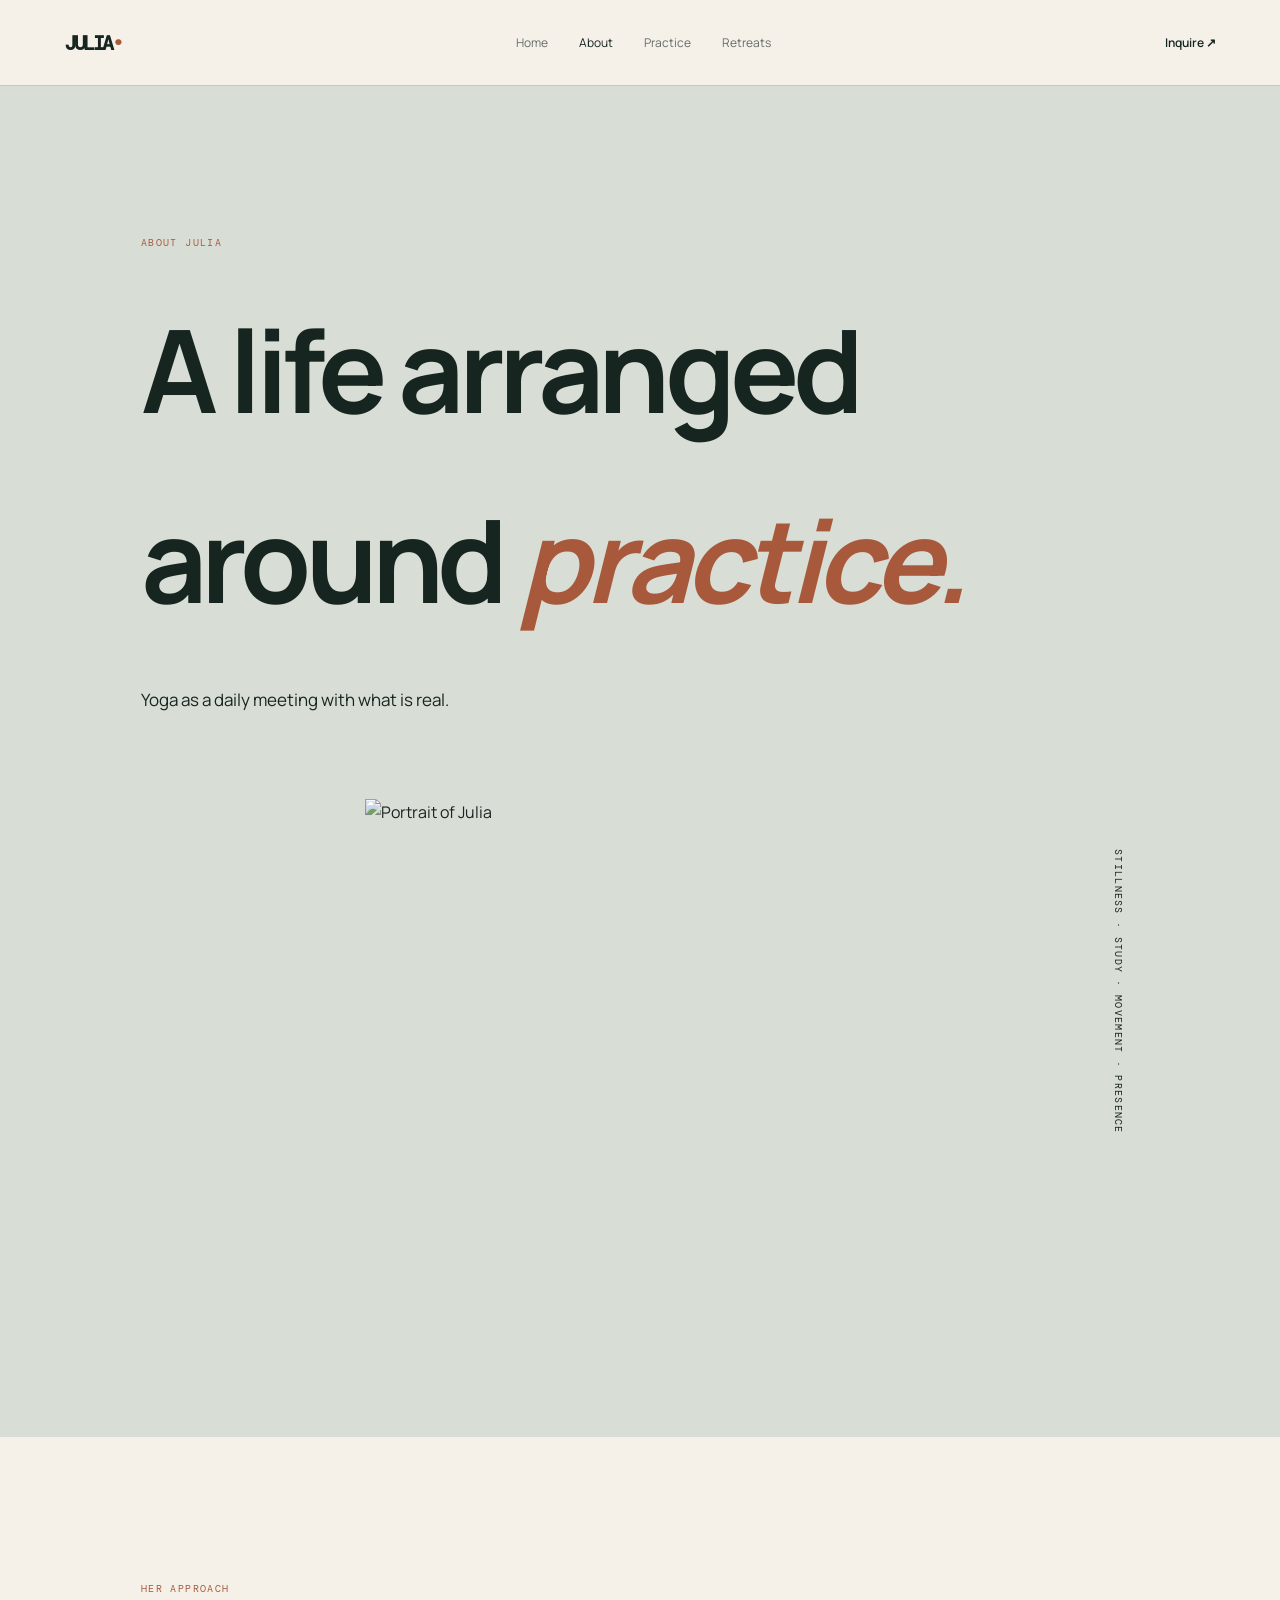
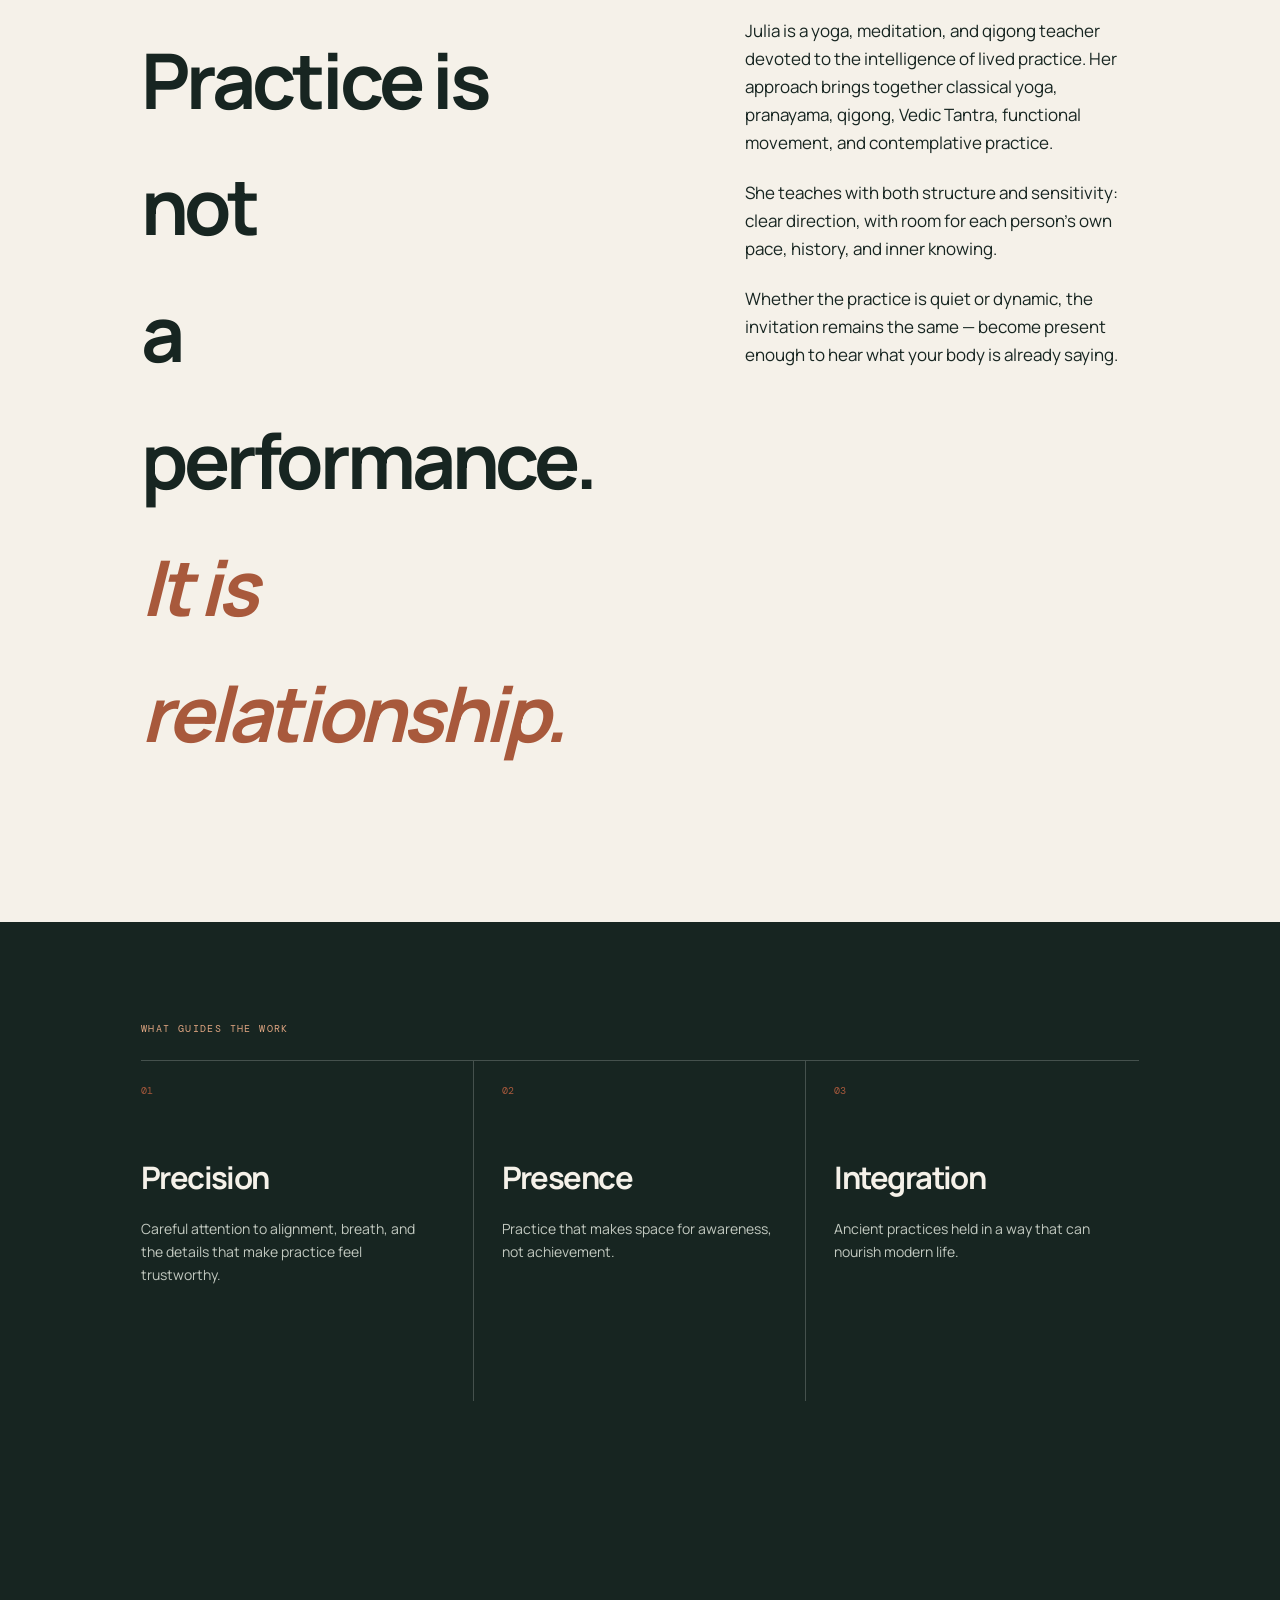
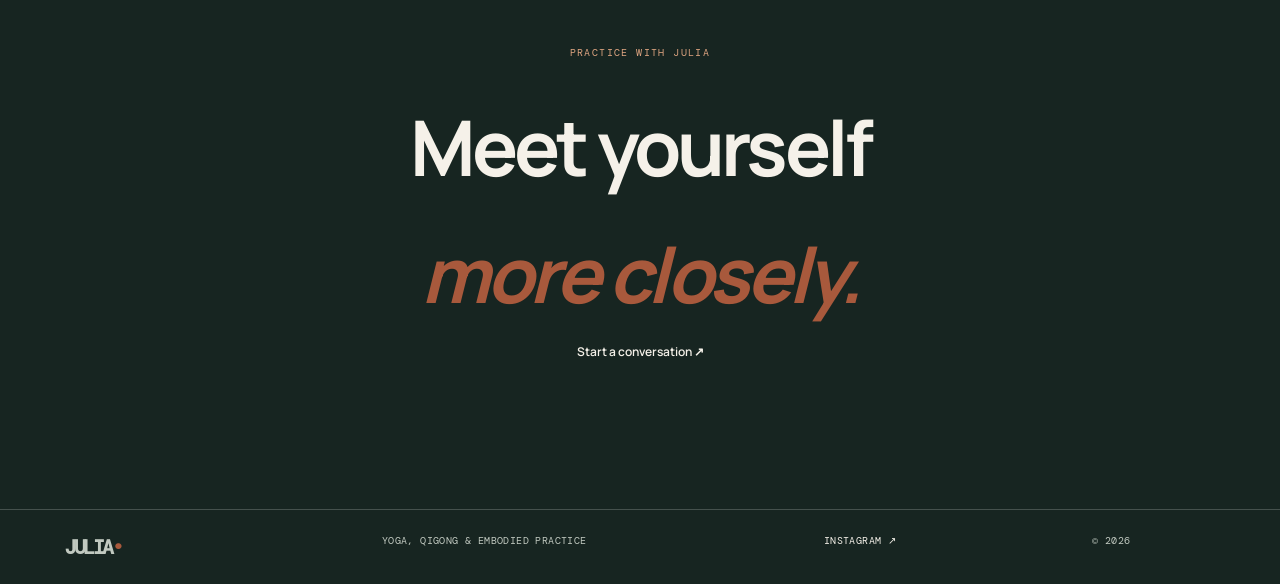
==== about.html @ b9d685ea "Add Julia about page" ====
<!doctype html><html lang="en"><head><meta charset="utf-8"><meta name="viewport" content="width=device-width,initial-scale=1"><title>About — Julia Pegushina</title><link rel="preconnect" href="https://fonts.googleapis.com"><link rel="preconnect" href="https://fonts.gstatic.com" crossorigin><link href="https://fonts.googleapis.com/css2?family=DM+Mono&family=Manrope:wght@400;500;600&family=Playfair+Display:ital,wght@0,500;0,600;1,500;1,600&display=swap" rel="stylesheet"><link rel="stylesheet" href="styles.css"></head><body><header class="nav"><a class="logo" href="index.html">JULIA<span>•</span></a><nav><a href="index.html">Home</a><a class="active" href="about.html">About</a><a href="practice.html">Practice</a><a href="retreats.html">Retreats</a></nav><a href="index.html#contact">Inquire ↗</a></header><main><section class="page-hero sage"><p class="kicker">About Julia</p><h1>A life arranged<br>around <em>practice.</em></h1><p>Yoga as a daily meeting with what is real.</p></section><section class="portrait"><img src="https://tjadvaita.tech/images/julia-ancestral.jpg" alt="Portrait of Julia"><p>STILLNESS · STUDY · MOVEMENT · PRESENCE</p></section><section class="story"><p class="kicker">Her approach</p><div><h2>Practice is not<br>a performance.<br><em>It is relationship.</em></h2><div><p>Julia is a yoga, meditation, and qigong teacher devoted to the intelligence of lived practice. Her approach brings together classical yoga, pranayama, qigong, Vedic Tantra, functional movement, and contemplative practice.</p><p>She teaches with both structure and sensitivity: clear direction, with room for each person’s own pace, history, and inner knowing.</p><p>Whether the practice is quiet or dynamic, the invitation remains the same — become present enough to hear what your body is already saying.</p></div></div></section><section class="dark pillars"><p class="kicker">What guides the work</p><div class="cards"><article><span>01</span><h3>Precision</h3><p>Careful attention to alignment, breath, and the details that make practice feel trustworthy.</p></article><article><span>02</span><h3>Presence</h3><p>Practice that makes space for awareness, not achievement.</p></article><article><span>03</span><h3>Integration</h3><p>Ancient practices held in a way that can nourish modern life.</p></article></div></section><section class="contact"><p class="kicker">Practice with Julia</p><h2>Meet yourself<br><em>more closely.</em></h2><a class="button" href="index.html#contact">Start a conversation ↗</a></section></main><footer><a class="logo" href="index.html">JULIA<span>•</span></a><span>Yoga, qigong & embodied practice</span><a href="https://www.instagram.com/shivayashaktiyoga/" target="_blank" rel="noreferrer">Instagram ↗</a><span>© 2026</span></footer></body></html>
---- styles.css ----
:root{--ink:#172521;--paper:#f5f1e9;--sage:#d8ddd5;--sand:#e7d6bf;--clay:#a8593c;--line:#17252133}*{box-sizing:border-box}html{scroll-behavior:smooth}body{margin:0;background:var(--paper);color:var(--ink);font:16px/1.65 Manrope,Arial,sans-serif}a{color:inherit;text-decoration:none}h1,h2,h3{margin:0;font:500 1/1 'Playfair Display',Georgia,serif;letter-spacing:-.05em}h1{font-size:clamp(66px,9vw,145px)}h2{font-size:clamp(48px,6vw,90px)}h3{font-size:31px}em{color:var(--clay)}.kicker{margin:0 0 25px;color:var(--clay);font:10px 'DM Mono',monospace;letter-spacing:.14em;text-transform:uppercase}.nav{height:86px;padding:0 5vw;display:flex;align-items:center;justify-content:space-between;border-bottom:1px solid var(--line);position:relative;z-index:2}.nav.light{position:absolute;inset:0 0 auto;color:#fff;border-color:#ffffff55}.logo{font:600 20px 'DM Mono',monospace;letter-spacing:-.12em}.logo span{color:var(--clay)}.nav.light .logo span{color:#e0a482}.nav nav{display:flex;gap:31px;font-size:12px}.nav nav a{opacity:.65}.nav nav .active,.nav nav a:hover{opacity:1}.nav>a:last-child{font-size:12px;font-weight:600}.hero{height:100svh;min-height:680px;position:relative;color:#fff;overflow:hidden}.hero>img,.retreat-hero>img{width:100%;height:100%;object-fit:cover;filter:saturate(.72) brightness(.72)}.shade{position:absolute;inset:0;background:linear-gradient(90deg,#0008,transparent 68%),linear-gradient(0deg,#0007,transparent 35%)}.hero-copy{position:absolute;left:10vw;top:27%}.hero-copy .kicker{color:#fff}.hero-copy em,.retreat-hero em{color:#e0a482}.hero-footer{position:absolute;left:5vw;right:5vw;bottom:25px;display:flex;justify-content:space-between;align-items:end;font:10px/1.5 'DM Mono',monospace;letter-spacing:.1em;text-transform:uppercase}.hero-footer a{font:25px 'Playfair Display',serif}.hero-footer span:last-child{text-align:right}.intro{padding:145px 11vw;background:var(--sage)}.intro>div{display:grid;grid-template-columns:1fr .85fr;gap:10vw}.intro>div>div{padding-top:7px;font-size:18px}.intro p{margin:0 0 20px}.line-link{display:inline-block;margin-top:22px;border-bottom:1px solid;padding-bottom:4px;font-size:13px;font-weight:600}.ticker{overflow:hidden;white-space:nowrap;padding:21px 0;background:var(--ink);color:var(--paper);font:11px 'DM Mono',monospace;letter-spacing:.13em}.split{display:grid;grid-template-columns:1fr 1fr;min-height:700px}.split>img{width:100%;height:100%;object-fit:cover;filter:saturate(.72)}.split>div{padding:10vw;display:flex;flex-direction:column;justify-content:center;background:var(--sand)}.split>div>p:not(.kicker){max-width:390px;margin:34px 0;font-size:17px}.button{align-self:start;padding:14px 20px;background:var(--ink);color:var(--paper);font-size:12px;font-weight:600}.ways,.story,.flow{padding:145px 11vw}.ways>h2{margin-bottom:75px}.cards{display:grid;grid-template-columns:repeat(3,1fr);border-top:1px solid var(--line)}.cards>a,.cards>article{min-height:340px;padding:23px 28px 22px 0;border-right:1px solid var(--line);display:flex;flex-direction:column;font-size:14px}.cards>a:not(:first-child),.cards>article:not(:first-child){padding-left:28px}.cards>a:last-child,.cards>article:last-child{border:0}.cards span,.modalities span{font:10px 'DM Mono',monospace;color:var(--clay)}.cards h3{margin:55px 0 14px}.cards p{max-width:290px;margin:0}.quote{height:min(66vw,730px);margin:0;position:relative;color:#fff}.quote img,.retreat-image img{width:100%;height:100%;object-fit:cover;filter:brightness(.67) saturate(.7)}.quote blockquote{position:absolute;left:11vw;bottom:10vw;margin:0;font:clamp(46px,6vw,96px)/.96 'Playfair Display',serif;letter-spacing:-.05em}.contact{padding:145px 8vw;text-align:center;background:var(--ink);color:var(--paper)}.contact .kicker{color:#dfa581}.contact>a:not(.button){display:inline-block;margin:45px 0 16px;border-bottom:1px solid;padding-bottom:6px;font-size:clamp(18px,2vw,25px)}.contact>p:last-child{margin:0;color:#c4ccc3;font-size:12px}.contact .button{margin:45px auto 0}.page-hero{min-height:570px;padding:150px 11vw 85px;display:flex;flex-direction:column;justify-content:end}.page-hero>p:last-child{max-width:390px;margin:32px 0 0;font-size:17px}.sage{background:var(--sage)}.sand{background:var(--sand)}.portrait{display:grid;grid-template-columns:1fr auto;padding:0 11vw;background:var(--sage)}.portrait img{display:block;width:min(510px,75vw);margin:auto;aspect-ratio:4/5;object-fit:cover;filter:saturate(.65)}.portrait p{margin:0;padding:50px 14px;writing-mode:vertical-rl;font:10px 'DM Mono',monospace;letter-spacing:.13em}.story>div,.retreat-intro>div{display:grid;grid-template-columns:1fr .85fr;gap:11vw}.story>div>div,.retreat-intro>div>div{font-size:17px}.story p{margin:0 0 22px}.dark{background:var(--ink);color:var(--paper)}.pillars{padding:100px 11vw}.dark .cards{border-color:#ffffff33}.dark .cards article{border-color:#ffffff33}.dark .cards p,.modalities p{color:#c2c9c0}.dark .kicker{color:#dfa581}.practice-intro{display:grid;grid-template-columns:1fr .8fr;gap:12vw}.modalities{display:grid;grid-template-columns:repeat(4,1fr);padding:65px 5vw}.modalities article{padding:18px 26px;border-right:1px solid #ffffff33}.modalities h3{margin:42px 0 14px}.modalities p{margin:0;font-size:14px}.group{padding:130px 11vw;background:var(--sand)}.group h2{margin-bottom:30px}.group>p:not(.kicker){max-width:520px;font-size:17px}.retreat-hero{height:85svh;min-height:650px;position:relative;color:#fff}.retreat-hero>div{position:absolute;left:10vw;bottom:11vw}.retreat-hero .kicker{color:#e0ae87}.retreat-intro{padding:140px 11vw}.flow .cards{grid-template-columns:repeat(4,1fr)}.flow .cards h3{font-size:27px}.retreat-image{height:min(58vw,660px)}footer{padding:24px 5vw;display:grid;grid-template-columns:1.2fr 1.7fr 1fr .5fr;gap:20px;background:var(--ink);border-top:1px solid #ffffff33;color:#c1c9c0;font:10px 'DM Mono',monospace;letter-spacing:.04em;text-transform:uppercase}footer a:not(.logo){color:var(--paper)}@media(max-width:760px){.nav{height:68px;padding:0 6vw}.nav nav{display:none}.hero{min-height:660px}.hero-copy{left:8vw;top:26%}.hero-footer{left:7vw;right:7vw}.intro,.ways,.story,.flow,.retreat-intro{padding:90px 8vw}.intro>div,.story>div,.retreat-intro>div,.practice-intro{grid-template-columns:1fr;gap:30px}.intro>div>div{font-size:16px}.split{grid-template-columns:1fr}.split>img{height:510px}.split>div{padding:82px 8vw}.cards,.flow .cards{grid-template-columns:1fr}.cards>a,.cards>article,.cards>a:not(:first-child),.cards>article:not(:first-child){min-height:0;padding:24px 0 37px;border-right:0;border-bottom:1px solid var(--line)}.cards h3{margin:32px 0 12px}.quote{height:560px}.quote blockquote{left:8vw;bottom:65px}.page-hero{min-height:480px;padding:130px 8vw 65px}.portrait{padding:0 8vw}.portrait img{width:100%}.portrait p{display:none}.pillars{padding:80px 8vw}.modalities{grid-template-columns:1fr 1fr;padding:35px 7vw}.modalities article{padding:22px 18px;border-bottom:1px solid #ffffff33}.modalities h3{margin:27px 0 10px;font-size:25px}.retreat-hero{min-height:590px}.retreat-hero>div{left:8vw;bottom:70px}.retreat-image{height:480px}.contact{padding:95px 8vw}footer{grid-template-columns:1fr 1fr;padding:22px 6vw;gap:15px}}
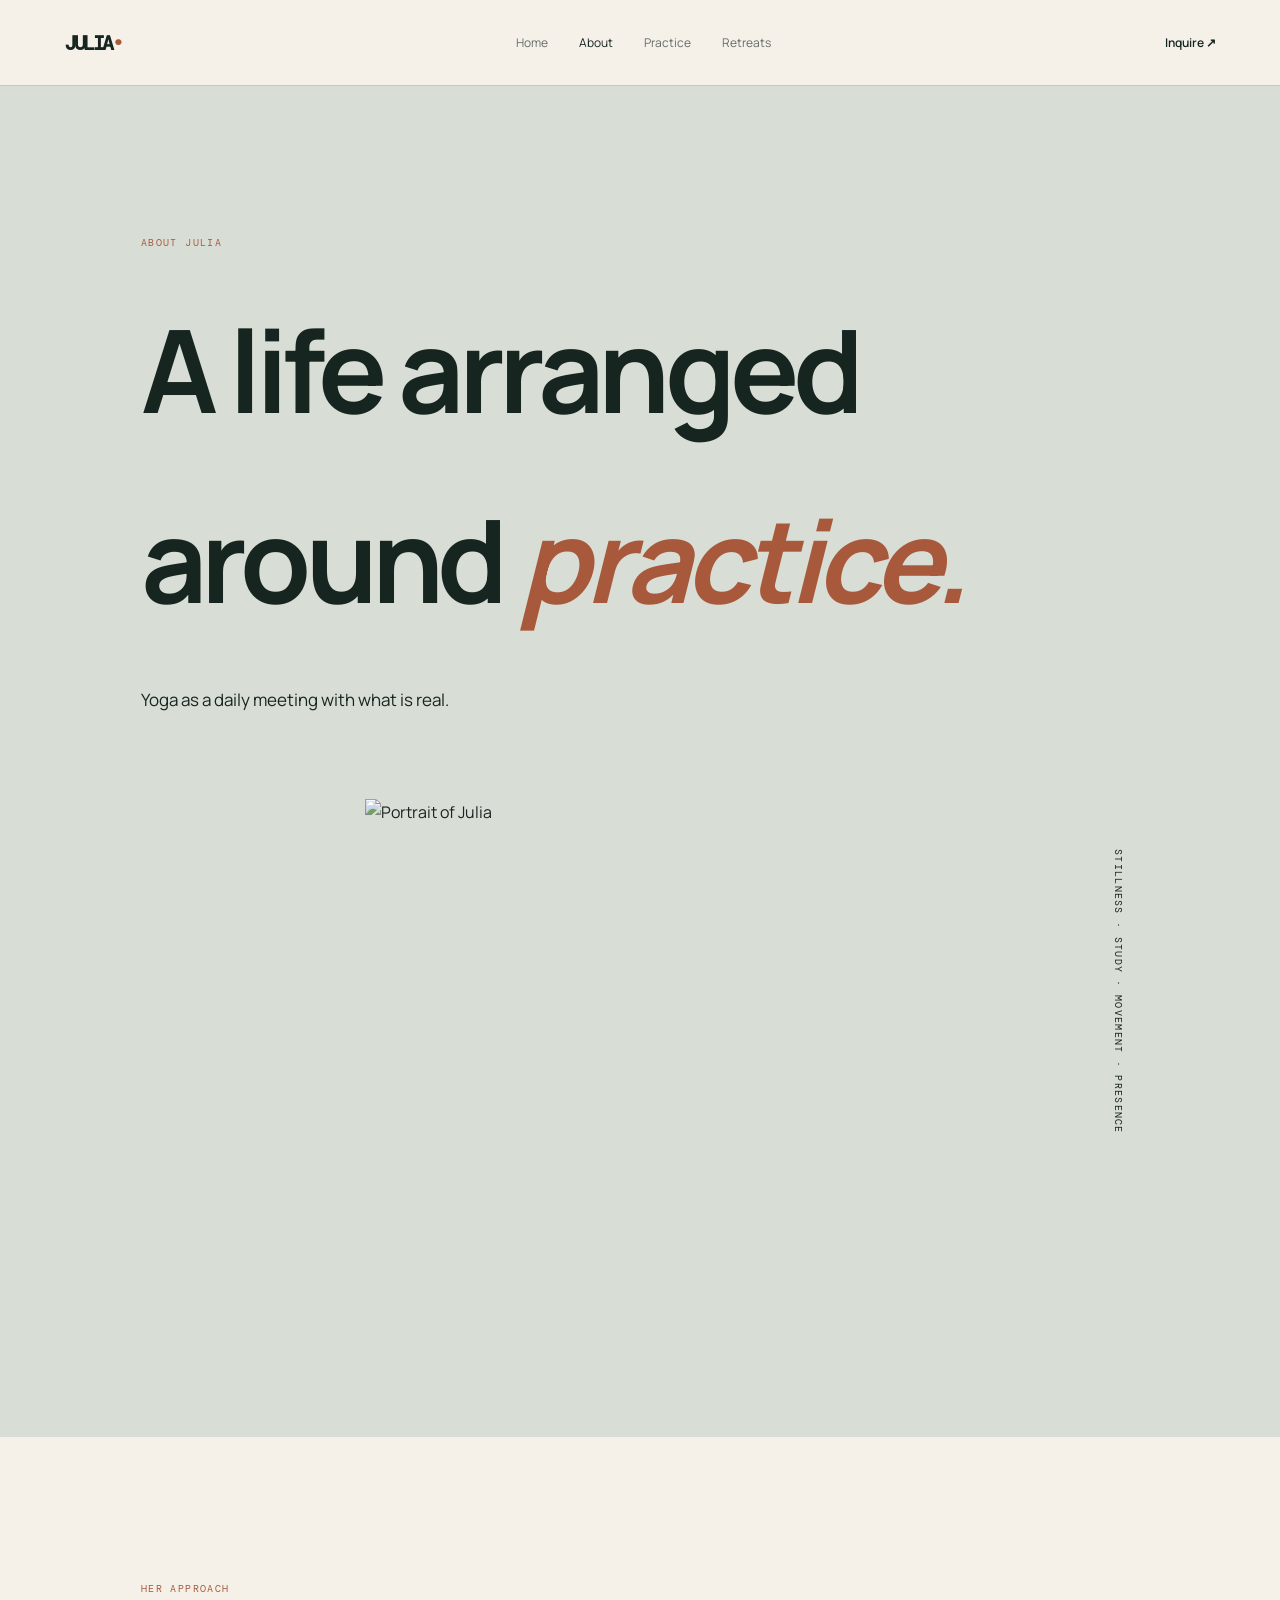
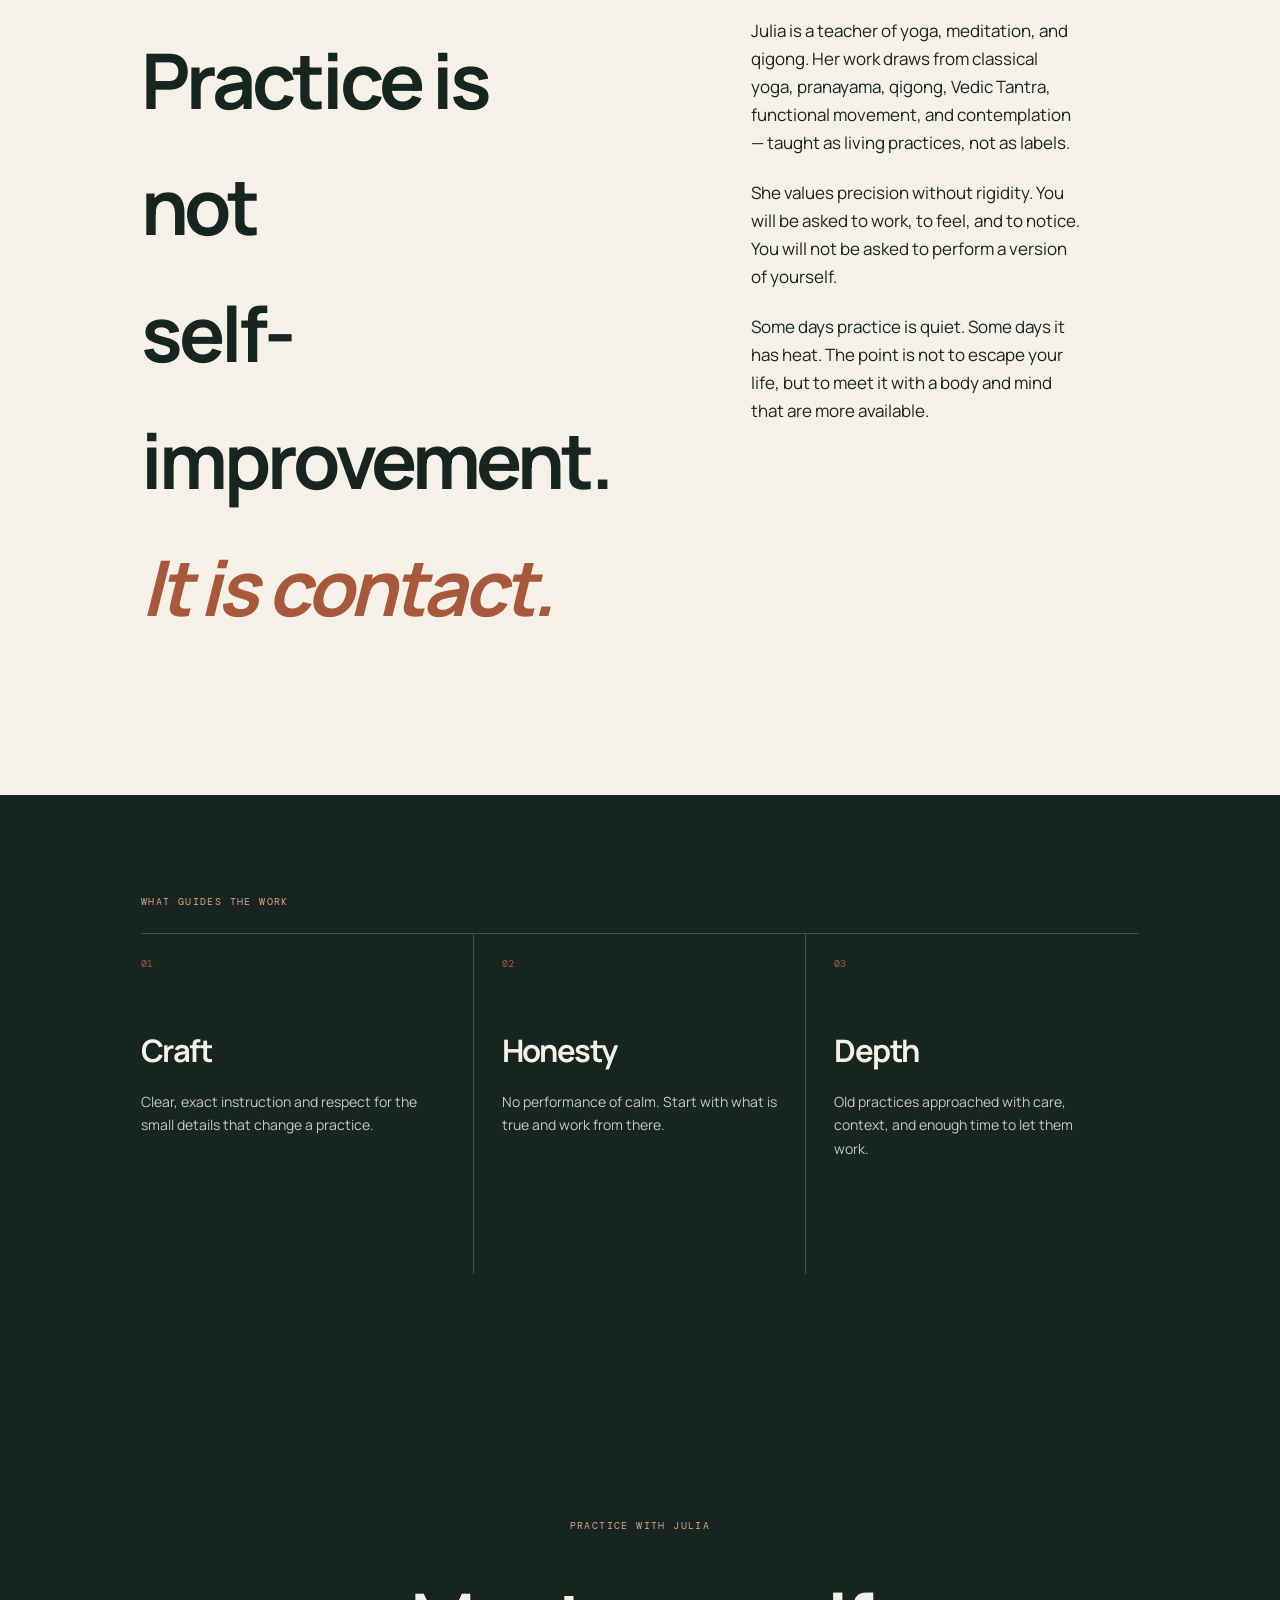
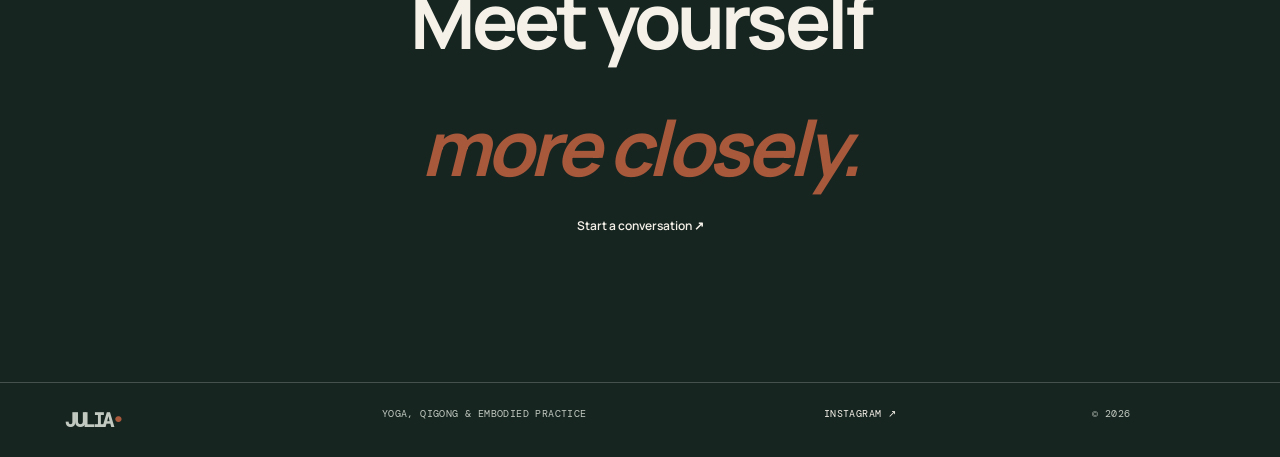
==== commit d39c3dcb: "Make Julia about page more direct" ====
--- a/about.html
+++ b/about.html
@@ -1 +1 @@
-<!doctype html><html lang="en"><head><meta charset="utf-8"><meta name="viewport" content="width=device-width,initial-scale=1"><title>About — Julia Pegushina</title><link rel="preconnect" href="https://fonts.googleapis.com"><link rel="preconnect" href="https://fonts.gstatic.com" crossorigin><link href="https://fonts.googleapis.com/css2?family=DM+Mono&family=Manrope:wght@400;500;600&family=Playfair+Display:ital,wght@0,500;0,600;1,500;1,600&display=swap" rel="stylesheet"><link rel="stylesheet" href="styles.css"></head><body><header class="nav"><a class="logo" href="index.html">JULIA<span>•</span></a><nav><a href="index.html">Home</a><a class="active" href="about.html">About</a><a href="practice.html">Practice</a><a href="retreats.html">Retreats</a></nav><a href="index.html#contact">Inquire ↗</a></header><main><section class="page-hero sage"><p class="kicker">About Julia</p><h1>A life arranged<br>around <em>practice.</em></h1><p>Yoga as a daily meeting with what is real.</p></section><section class="portrait"><img src="https://tjadvaita.tech/images/julia-ancestral.jpg" alt="Portrait of Julia"><p>STILLNESS · STUDY · MOVEMENT · PRESENCE</p></section><section class="story"><p class="kicker">Her approach</p><div><h2>Practice is not<br>a performance.<br><em>It is relationship.</em></h2><div><p>Julia is a yoga, meditation, and qigong teacher devoted to the intelligence of lived practice. Her approach brings together classical yoga, pranayama, qigong, Vedic Tantra, functional movement, and contemplative practice.</p><p>She teaches with both structure and sensitivity: clear direction, with room for each person’s own pace, history, and inner knowing.</p><p>Whether the practice is quiet or dynamic, the invitation remains the same — become present enough to hear what your body is already saying.</p></div></div></section><section class="dark pillars"><p class="kicker">What guides the work</p><div class="cards"><article><span>01</span><h3>Precision</h3><p>Careful attention to alignment, breath, and the details that make practice feel trustworthy.</p></article><article><span>02</span><h3>Presence</h3><p>Practice that makes space for awareness, not achievement.</p></article><article><span>03</span><h3>Integration</h3><p>Ancient practices held in a way that can nourish modern life.</p></article></div></section><section class="contact"><p class="kicker">Practice with Julia</p><h2>Meet yourself<br><em>more closely.</em></h2><a class="button" href="index.html#contact">Start a conversation ↗</a></section></main><footer><a class="logo" href="index.html">JULIA<span>•</span></a><span>Yoga, qigong & embodied practice</span><a href="https://www.instagram.com/shivayashaktiyoga/" target="_blank" rel="noreferrer">Instagram ↗</a><span>© 2026</span></footer></body></html>
+<!doctype html><html lang="en"><head><meta charset="utf-8"><meta name="viewport" content="width=device-width,initial-scale=1"><title>About — Julia Pegushina</title><link rel="preconnect" href="https://fonts.googleapis.com"><link rel="preconnect" href="https://fonts.gstatic.com" crossorigin><link href="https://fonts.googleapis.com/css2?family=DM+Mono&family=Manrope:wght@400;500;600&family=Playfair+Display:ital,wght@0,500;0,600;1,500;1,600&display=swap" rel="stylesheet"><link rel="stylesheet" href="styles.css"></head><body><header class="nav"><a class="logo" href="index.html">JULIA<span>•</span></a><nav><a href="index.html">Home</a><a class="active" href="about.html">About</a><a href="practice.html">Practice</a><a href="retreats.html">Retreats</a></nav><a href="index.html#contact">Inquire ↗</a></header><main><section class="page-hero sage"><p class="kicker">About Julia</p><h1>A life arranged<br>around <em>practice.</em></h1><p>Yoga as a daily meeting with what is real.</p></section><section class="portrait"><img src="https://tjadvaita.tech/images/julia-ancestral.jpg" alt="Portrait of Julia"><p>STILLNESS · STUDY · MOVEMENT · PRESENCE</p></section><section class="story"><p class="kicker">Her approach</p><div><h2>Practice is not<br>self-improvement.<br><em>It is contact.</em></h2><div><p>Julia is a teacher of yoga, meditation, and qigong. Her work draws from classical yoga, pranayama, qigong, Vedic Tantra, functional movement, and contemplation — taught as living practices, not as labels.</p><p>She values precision without rigidity. You will be asked to work, to feel, and to notice. You will not be asked to perform a version of yourself.</p><p>Some days practice is quiet. Some days it has heat. The point is not to escape your life, but to meet it with a body and mind that are more available.</p></div></div></section><section class="dark pillars"><p class="kicker">What guides the work</p><div class="cards"><article><span>01</span><h3>Craft</h3><p>Clear, exact instruction and respect for the small details that change a practice.</p></article><article><span>02</span><h3>Honesty</h3><p>No performance of calm. Start with what is true and work from there.</p></article><article><span>03</span><h3>Depth</h3><p>Old practices approached with care, context, and enough time to let them work.</p></article></div></section><section class="contact"><p class="kicker">Practice with Julia</p><h2>Meet yourself<br><em>more closely.</em></h2><a class="button" href="index.html#contact">Start a conversation ↗</a></section></main><footer><a class="logo" href="index.html">JULIA<span>•</span></a><span>Yoga, qigong & embodied practice</span><a href="https://www.instagram.com/shivayashaktiyoga/" target="_blank" rel="noreferrer">Instagram ↗</a><span>© 2026</span></footer></body></html>
